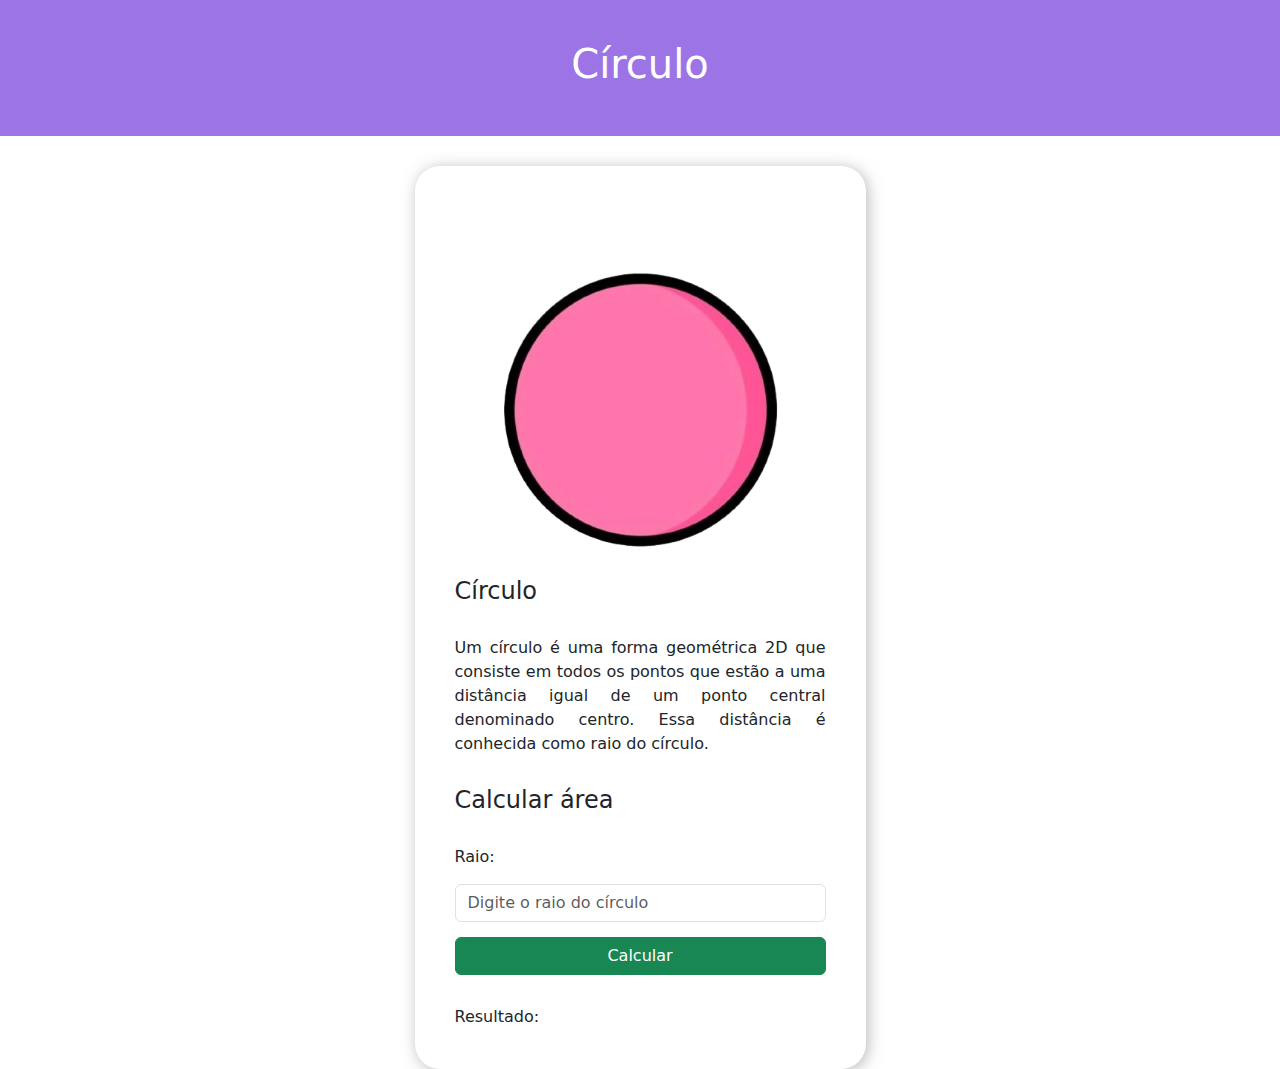
==== circulo.html @ ebcbe750 "initial commit" ====
<!DOCTYPE html>
<html lang="en">
<head>
    <meta charset="UTF-8">
    <meta name="viewport" content="width=device-width, initial-scale=1.0">
    <title>Círculo</title>
    <link rel="stylesheet" href="css/forma.css">
    <script src="js/calculo.js" defer></script>
    <link rel="stylesheet" href="https://cdn.jsdelivr.net/npm/bootstrap@5.3.3/dist/css/bootstrap.min.css">
    <script src="https://cdn.jsdelivr.net/npm/@popperjs/core@2.11.8/dist/umd/popper.min.js" integrity="sha384-I7E8VVD/ismYTF4hNIPjVp/Zjvgyol6VFvRkX/vR+Vc4jQkC+hVqc2pM8ODewa9r" crossorigin="anonymous"></script>
    <script src="https://cdn.jsdelivr.net/npm/bootstrap@5.3.3/dist/js/bootstrap.min.js" integrity="sha384-0pUGZvbkm6XF6gxjEnlmuGrJXVbNuzT9qBBavbLwCsOGabYfZo0T0to5eqruptLy" crossorigin="anonymous"></script>
</head>
<body>
    <div class="main-container">
        <header class="header">
            <h1 class="text-center">Círculo</h1>
         </header>

         <main class="container">
            <div class="row">
                <div class="col-sm-5 item">
                    <div class="forma-geometrica">
                        <img src="./img/circulo.png">
                        <div class="text">
                            <h3>Círculo</h3>
                            <p>Um círculo é uma forma geométrica 2D que consiste em todos os pontos que estão a uma distância igual de um ponto central denominado centro. Essa distância é conhecida como raio do círculo.</p>
                            <h3>Calcular área</h3>
                            <form class="form">
                                <label for="Raio">Raio:</label>
                                <input type="number" placeholder="Digite o raio do círculo" class="form-control" id="raio">
                                <button type="button" onclick="calcular_area_circulo()" class="btn btn-success">Calcular</button>
                            </form>
                            <p id="resultado_circulo">Resultado: </p>
                        </div>
                    </div>
                </div>
            </div>
         </main>
    </div>
</body>
</html>
---- css/forma.css ----
*{
    padding: 0;
    margin: 0;
}
.header{
    padding: 40px;
    margin-bottom: 30px;
    background-color: rgb(156, 116, 230);
    color: white;
}
.item{
    margin: 0 auto;
}
.text{
    display: flex;
    gap: 30px;
    flex-direction: column;
}
.text p{
    text-align: justify;
    margin: 0;
}
.text h3{
    margin: 0;
    font-size: 24px;
}
.forma-geometrica{
    display: flex;
    flex-direction: column;
    border-radius: 25px;
    padding: 40px;
    box-shadow: 2px 2px 15px rgba(158, 158, 158, 0.719);
    /* border: 1px solid rgb(180, 180, 180); */
}
.form{
    display: flex;
    flex-direction: column;
    gap: 15px;
}
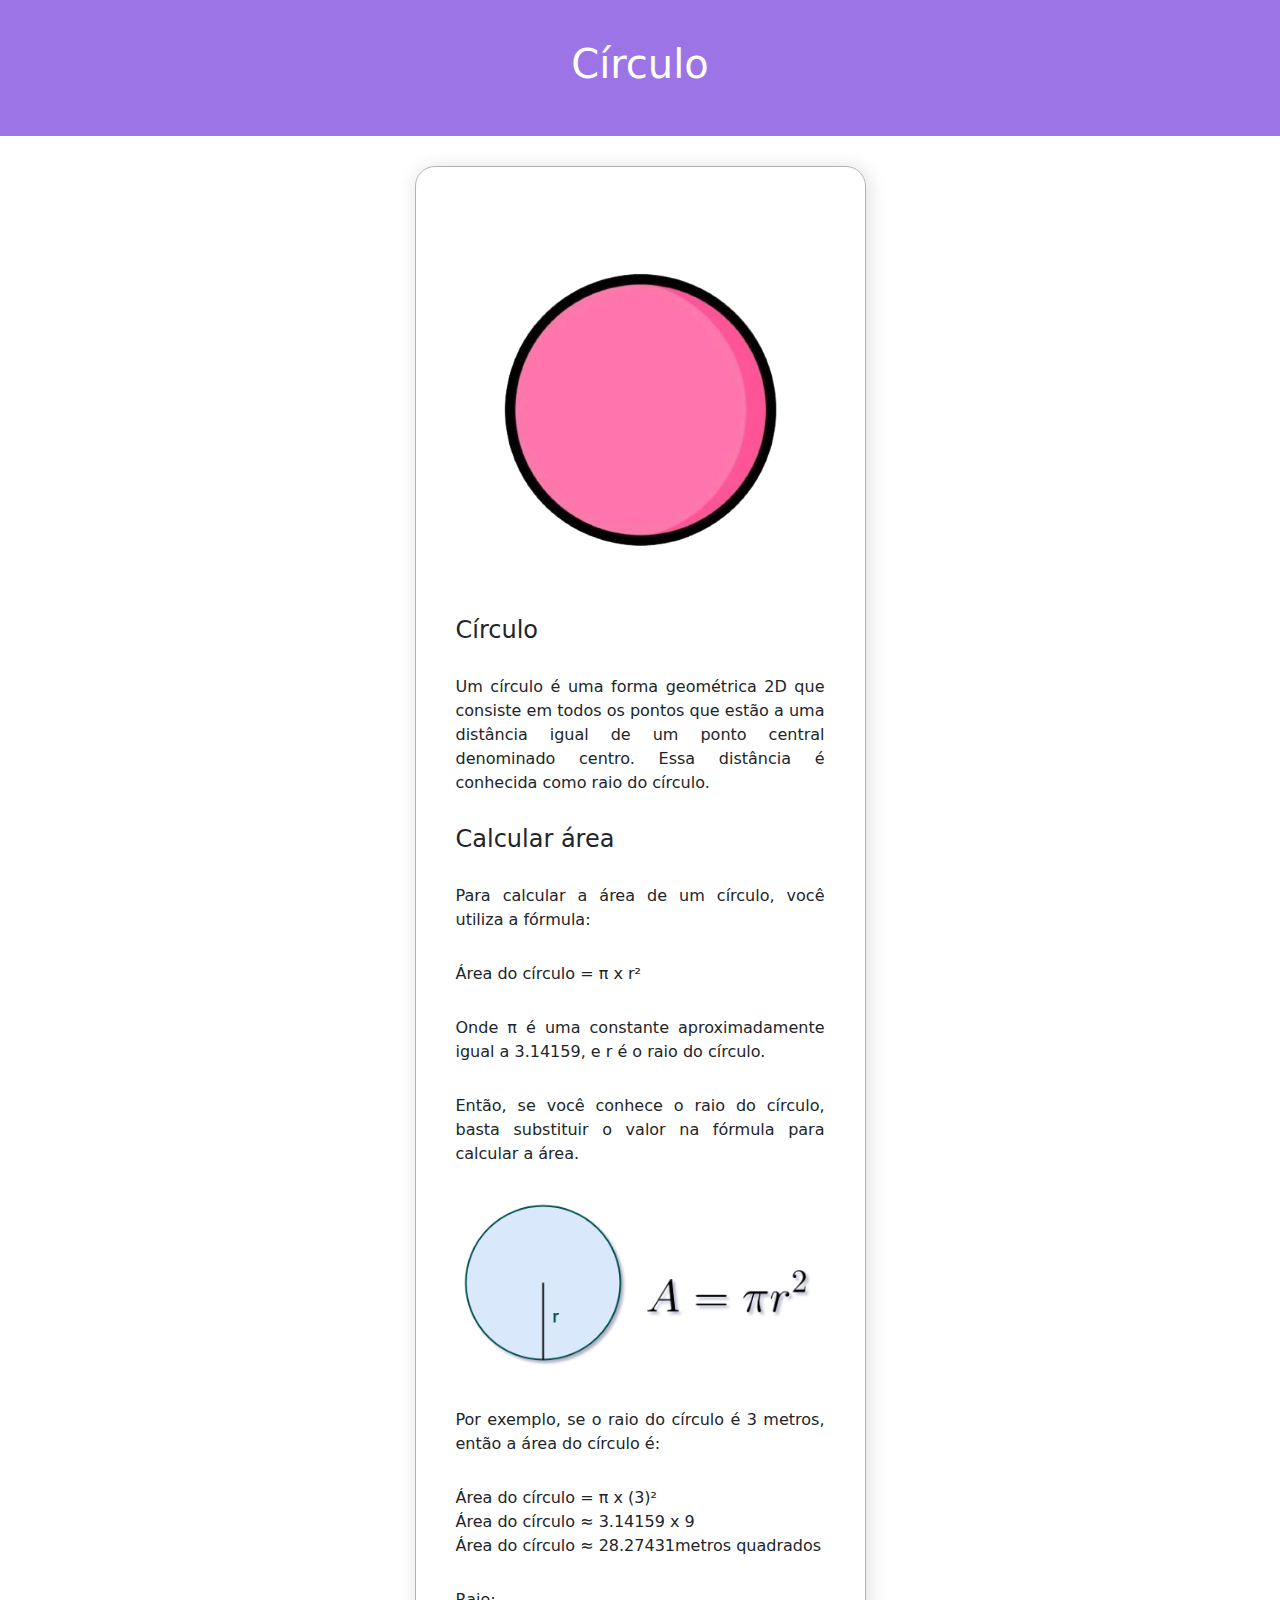
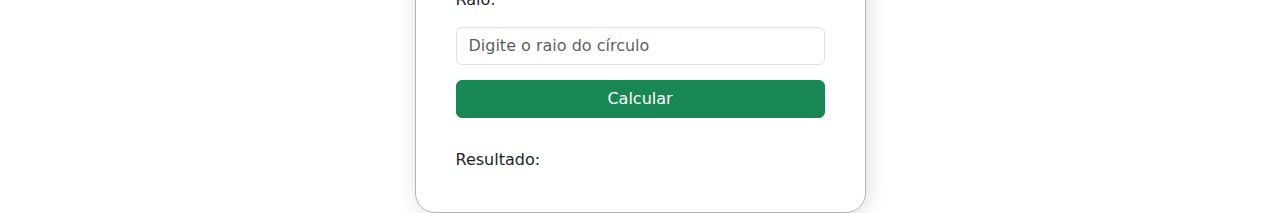
==== commit 83dd7a38: "adicionando mais formas e fazendo ajustes" ====
--- a/circulo.html
+++ b/circulo.html
@@ -25,6 +25,19 @@
                             <h3>Círculo</h3>
                             <p>Um círculo é uma forma geométrica 2D que consiste em todos os pontos que estão a uma distância igual de um ponto central denominado centro. Essa distância é conhecida como raio do círculo.</p>
                             <h3>Calcular área</h3>
+                            <p>Para calcular a área de um círculo, você utiliza a fórmula:</p>
+                            <p>Área do círculo = π x r²</p>
+                            <p>Onde π é uma constante aproximadamente igual a 3.14159, e r é o raio do círculo.</p>
+                            <p>Então, se você conhece o raio do círculo, basta substituir o valor na fórmula para calcular a área.</p>
+                            <img src="./img/circulo2.png" alt="Círculo">
+                            <p>Por exemplo, se o raio do círculo é 3 metros, então a área do círculo é:</p>
+                            <p>
+                                Área do círculo = π x (3)²
+                                <br>
+                                Área do círculo ≈ 3.14159 x 9
+                                <br>
+                                Área do círculo ≈ 28.27431metros quadrados
+                            </p>
                             <form class="form">
                                 <label for="Raio">Raio:</label>
                                 <input type="number" placeholder="Digite o raio do círculo" class="form-control" id="raio">
--- a/css/forma.css
+++ b/css/forma.css
@@ -27,10 +27,12 @@
 .forma-geometrica{
     display: flex;
     flex-direction: column;
-    border-radius: 25px;
+    gap: 40px;
     padding: 40px;
-    box-shadow: 2px 2px 15px rgba(158, 158, 158, 0.719);
-    /* border: 1px solid rgb(180, 180, 180); */
+    border-radius: 20px;
+    border: 1px solid rgb(179, 179, 179);
+    padding: 40px;
+    box-shadow: 2px 2px 20px rgb(221, 221, 221);
 }
 .form{
     display: flex;
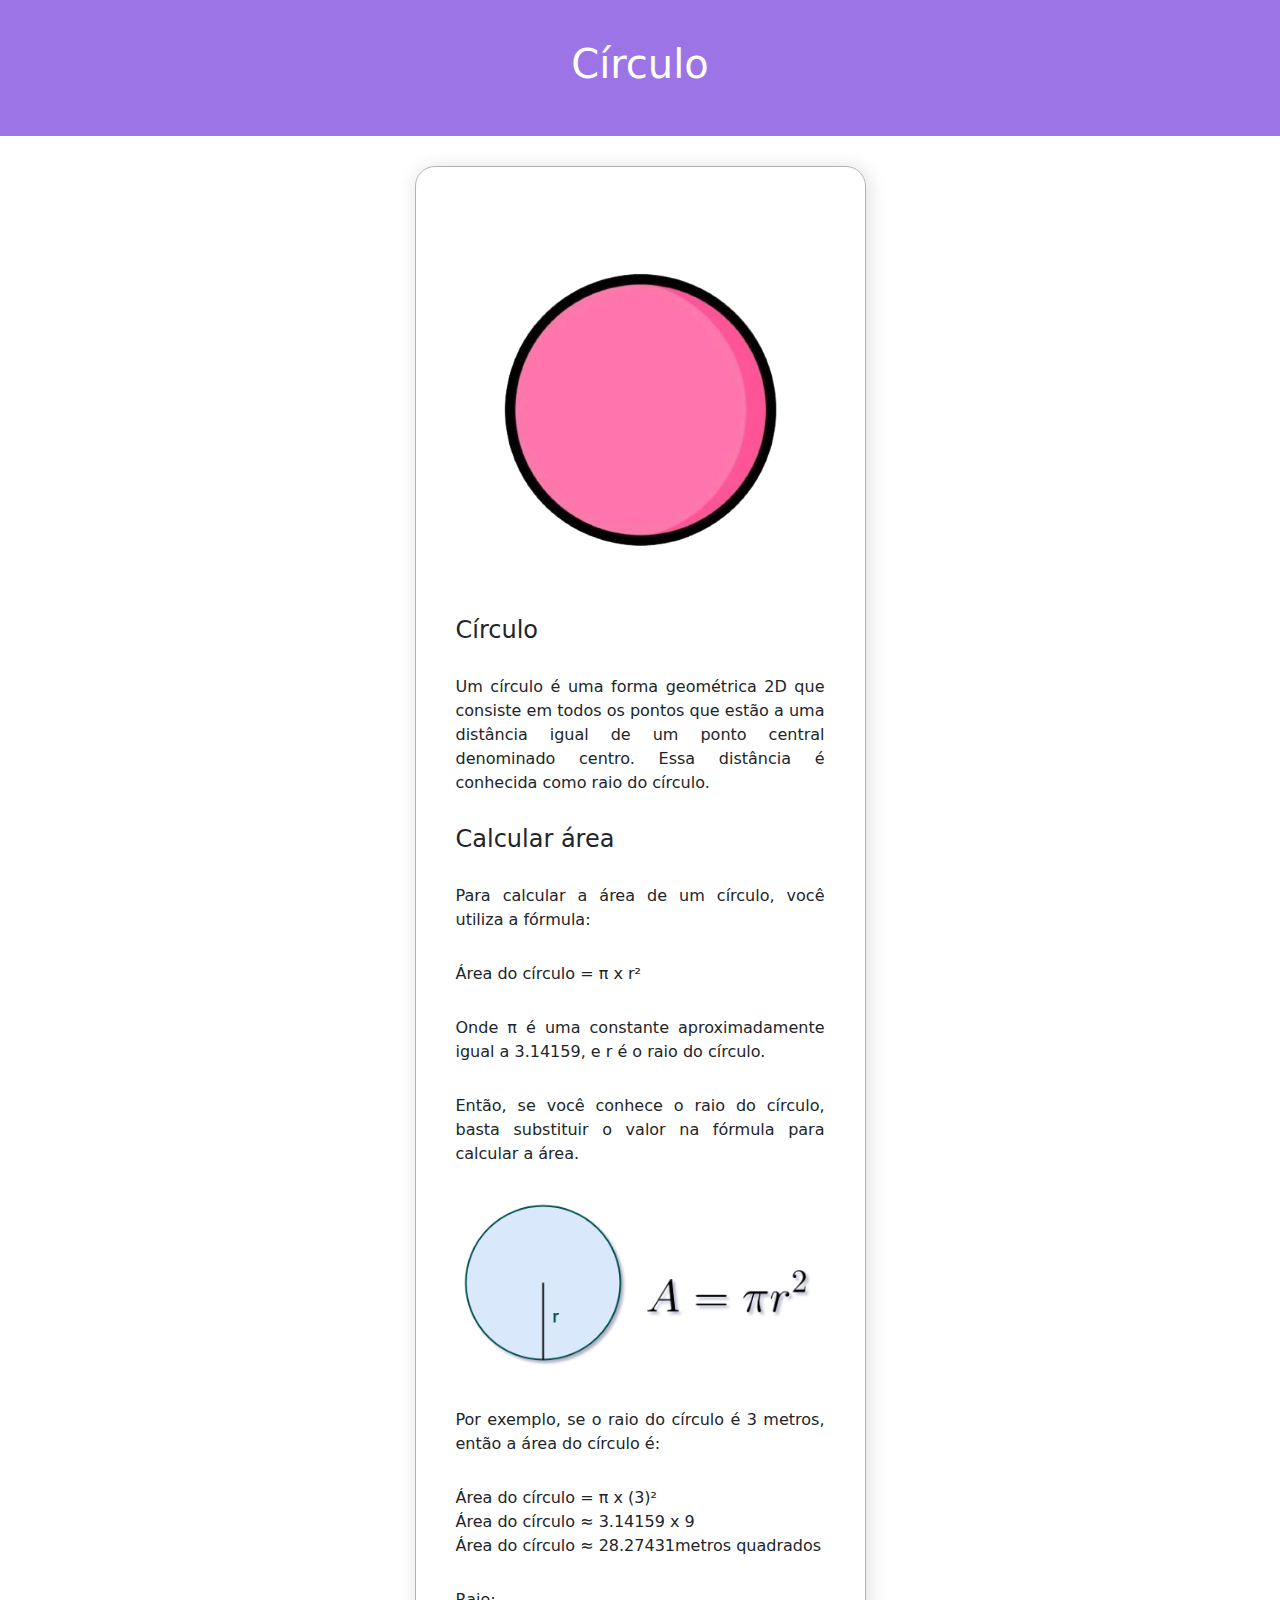
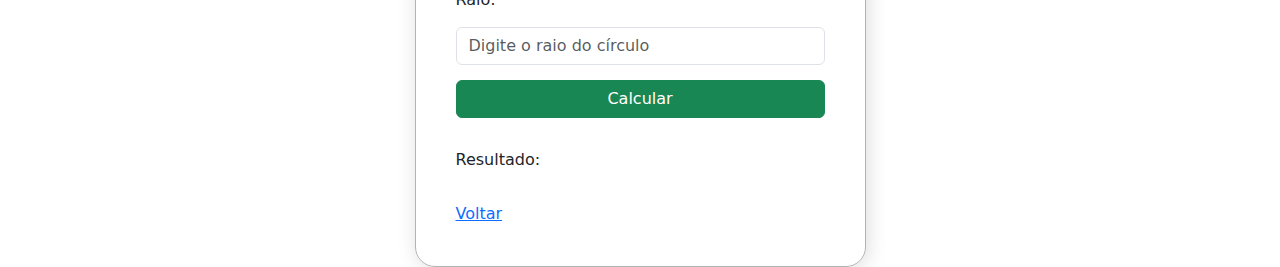
==== commit 59530eb4: "adicionando o restantes das formas geometricas e um botao de voltar" ====
--- a/circulo.html
+++ b/circulo.html
@@ -44,6 +44,7 @@
                                 <button type="button" onclick="calcular_area_circulo()" class="btn btn-success">Calcular</button>
                             </form>
                             <p id="resultado_circulo">Resultado: </p>
+                            <a href="index.html">Voltar</a>
                         </div>
                     </div>
                 </div>
